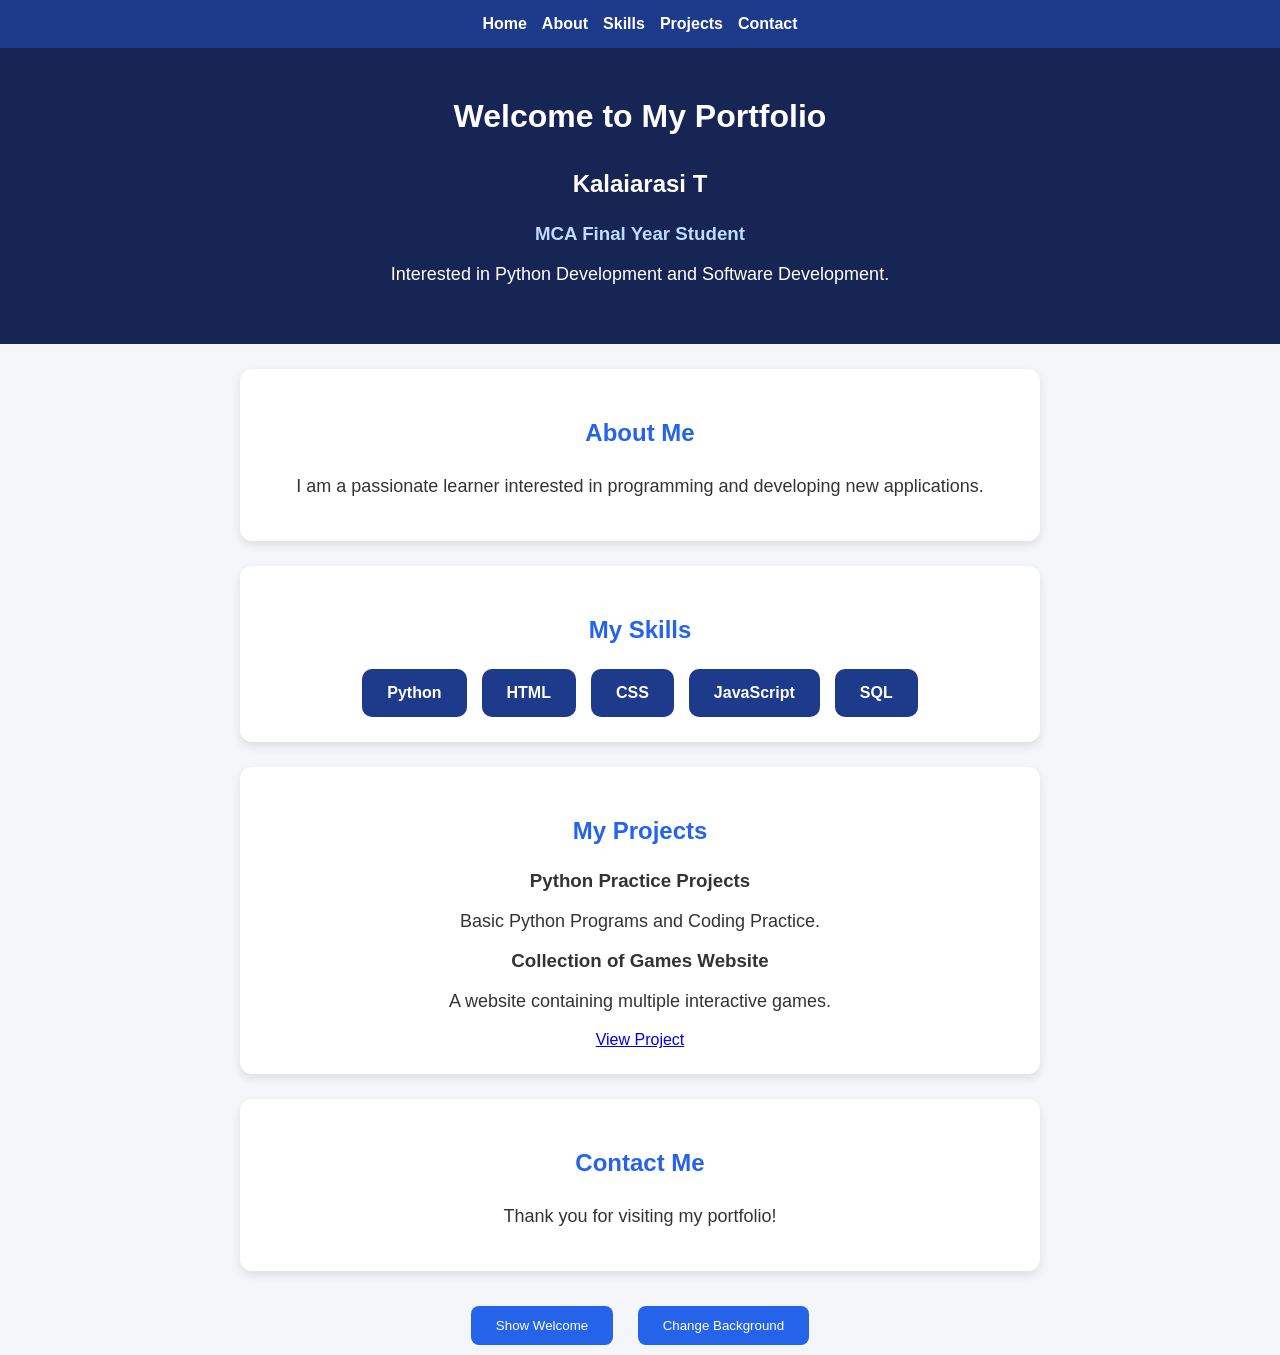
==== index.html @ 11adcd74 "Update portfolio homepage Added project cards for Python practice projects and games." ====
<!DOCTYPE html>
<html>
<head>
    <title>Kalaiarasi Portfolio</title>
    <link rel="stylesheet" href="style.css">
</head>
<body>
    <nav>
    <a href="#home">Home</a>
    <a href="#about">About</a>
    <a href="#skills">Skills</a>
    <a href="#projects">Projects</a>
    <a href="#contact">Contact</a>
    </nav>
    
<header id="home">
    <h1>Welcome to My Portfolio</h1>

    <h2>Kalaiarasi T</h2>
          <h3>MCA Final Year Student</h3>
        <p>Interested in Python Development and Software Development.</p>
    </header>
        <section id="about">
        <h2>About Me</h2>
        <p>I am a passionate learner interested in programming
        and developing new applications.</p>
        </section>
        <section id="skills">
              <h2>My Skills</h2>
            <div class="skills-container">
    <div class="skill">Python</div>
    <div class="skill">HTML</div>
    <div class="skill">CSS</div>
    <div class="skill">JavaScript</div>
    <div class="skill">SQL</div>
</div>
    </section>
        <section id="projects">
    <h2>My Projects</h2>

    <div class="project-container">

        <div class="project-card">
            <h3>Python Practice Projects</h3>
            <p>Basic Python Programs and Coding Practice.</p>
        </div>

        <div class="project-card">
            <h3>Collection of Games Website</h3>
            <p>A website containing multiple interactive games.</p>
            <a href="#" target="_blank">View Project</a>
        </div>

        
    </section>    
    <section id="contact">
         <h2>Contact Me</h2>
        <p>Thank you for visiting my portfolio!</p>
    </section>
    <button onclick="showMessage()">Show Welcome</button>
    <button onclick="changeColor()">Change Background</button>
    <script src="script.js"></script>
</body>
</html>
---- style.css ----
* {
    margin: 0;
    padding: 0;
    box-sizing: border-box;
}

body {
    font-family: Arial, sans-serif;
    background-color: #f4f6f9;
    color: #333;
    text-align: center;
}

h1 {
    background-color: #172554;
    color: white;
    padding: 30px;
}

h2 {
    color: #2563eb;
    margin: 25px;
}

p {
    font-size: 18px;
    margin: 15px;
    line-height: 1.6;
}
header {
    background-color: #172554;
    color: white;
    padding: 40px 20px;
}

header h1 {
    background: none;
    padding: 10px;
}

header h2 {
    color: white;
}

header h3 {
    margin: 15px;
    color: #bfdbfe;
}

section {
    background-color: white;
    margin: 25px auto;
    padding: 25px;
    width: 85%;
    max-width: 800px;
    border-radius: 12px;
    box-shadow: 0 4px 10px rgba(0,0,0,0.1);
}

button {
    background-color: #2563eb;
    color: white;
    padding: 12px 25px;
    border: none;
    border-radius: 8px;
    margin: 10px;
    cursor: pointer;
}

button:hover {
    background-color: #172554;
}
@media (max-width: 600px) {

    section {
        width: 92%;
        padding: 18px;
    }

    h1 {
        font-size: 24px;
    }

    p {
        font-size: 16px;
    }

    button {
        padding: 12px 18px;
    }

}
nav {
    background-color: #1e3a8a;
    padding: 15px;
    display: flex;
    justify-content: center;
    flex-wrap: wrap;
    gap: 15px;
}

nav a {
    color: white;
    text-decoration: none;
    font-weight: bold;
}

nav a:hover {
    color: #bfdbfe;
}
.skills-container {
    display: flex;
    justify-content: center;
    flex-wrap: wrap;
    gap: 15px;
}

.skill {
    background-color: #1e3a8a;
    color: white;
    padding: 15px 25px;
    border-radius: 10px;
    font-weight: bold;
}

.skill:hover {
    background-color: #2563eb;
    transform: scale(1.05);
}
html {
    scroll-behavior: smooth;
}

section {
    scroll-margin-top: 30px;
}
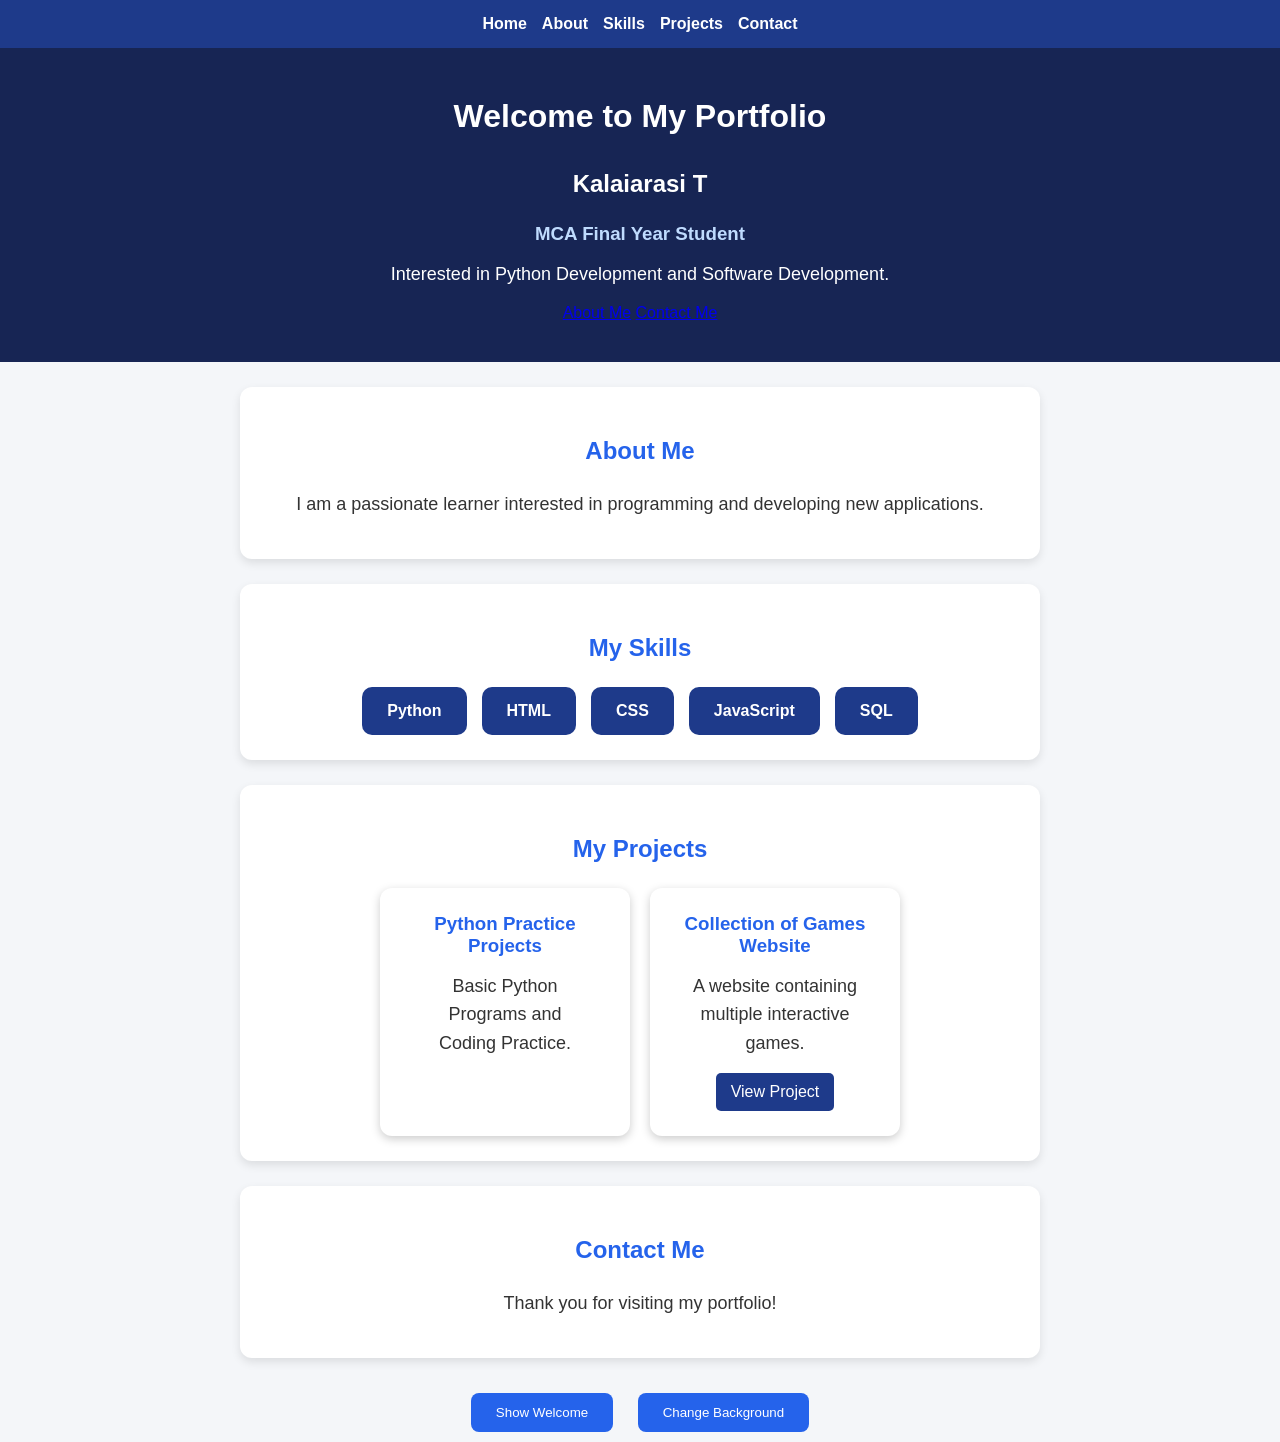
==== commit 7f49e12a: "Update portfolio homepage" ====
--- a/index.html
+++ b/index.html
@@ -20,6 +20,12 @@
     <h2>Kalaiarasi T</h2>
           <h3>MCA Final Year Student</h3>
         <p>Interested in Python Development and Software Development.</p>
+    
+<div class="home-buttons">
+    <a href="#about">About Me</a>
+    <a href="#contact">Contact Me</a>
+</div>
+
     </header>
         <section id="about">
         <h2>About Me</h2>
--- a/style.css
+++ b/style.css
@@ -134,3 +134,38 @@
 section {
     scroll-margin-top: 30px;
 }
+.project-container {
+    display: flex;
+    justify-content: center;
+    flex-wrap: wrap;
+    gap: 20px;
+}
+
+.project-card {
+    background-color: white;
+    padding: 25px;
+    width: 250px;
+    border-radius: 12px;
+    box-shadow: 0 3px 10px #cccccc;
+}
+
+.project-card h3 {
+    color: #2563eb;
+}
+
+.project-card a {
+    display: inline-block;
+    background-color: #1e3a8a;
+    color: white;
+    padding: 10px 15px;
+    text-decoration: none;
+    border-radius: 5px;
+}
+nav {
+    position: sticky;
+    top: 0;
+    background-color: #1e3a8a;
+    padding: 15px;
+    text-align: center;
+    z-index: 1000;
+}
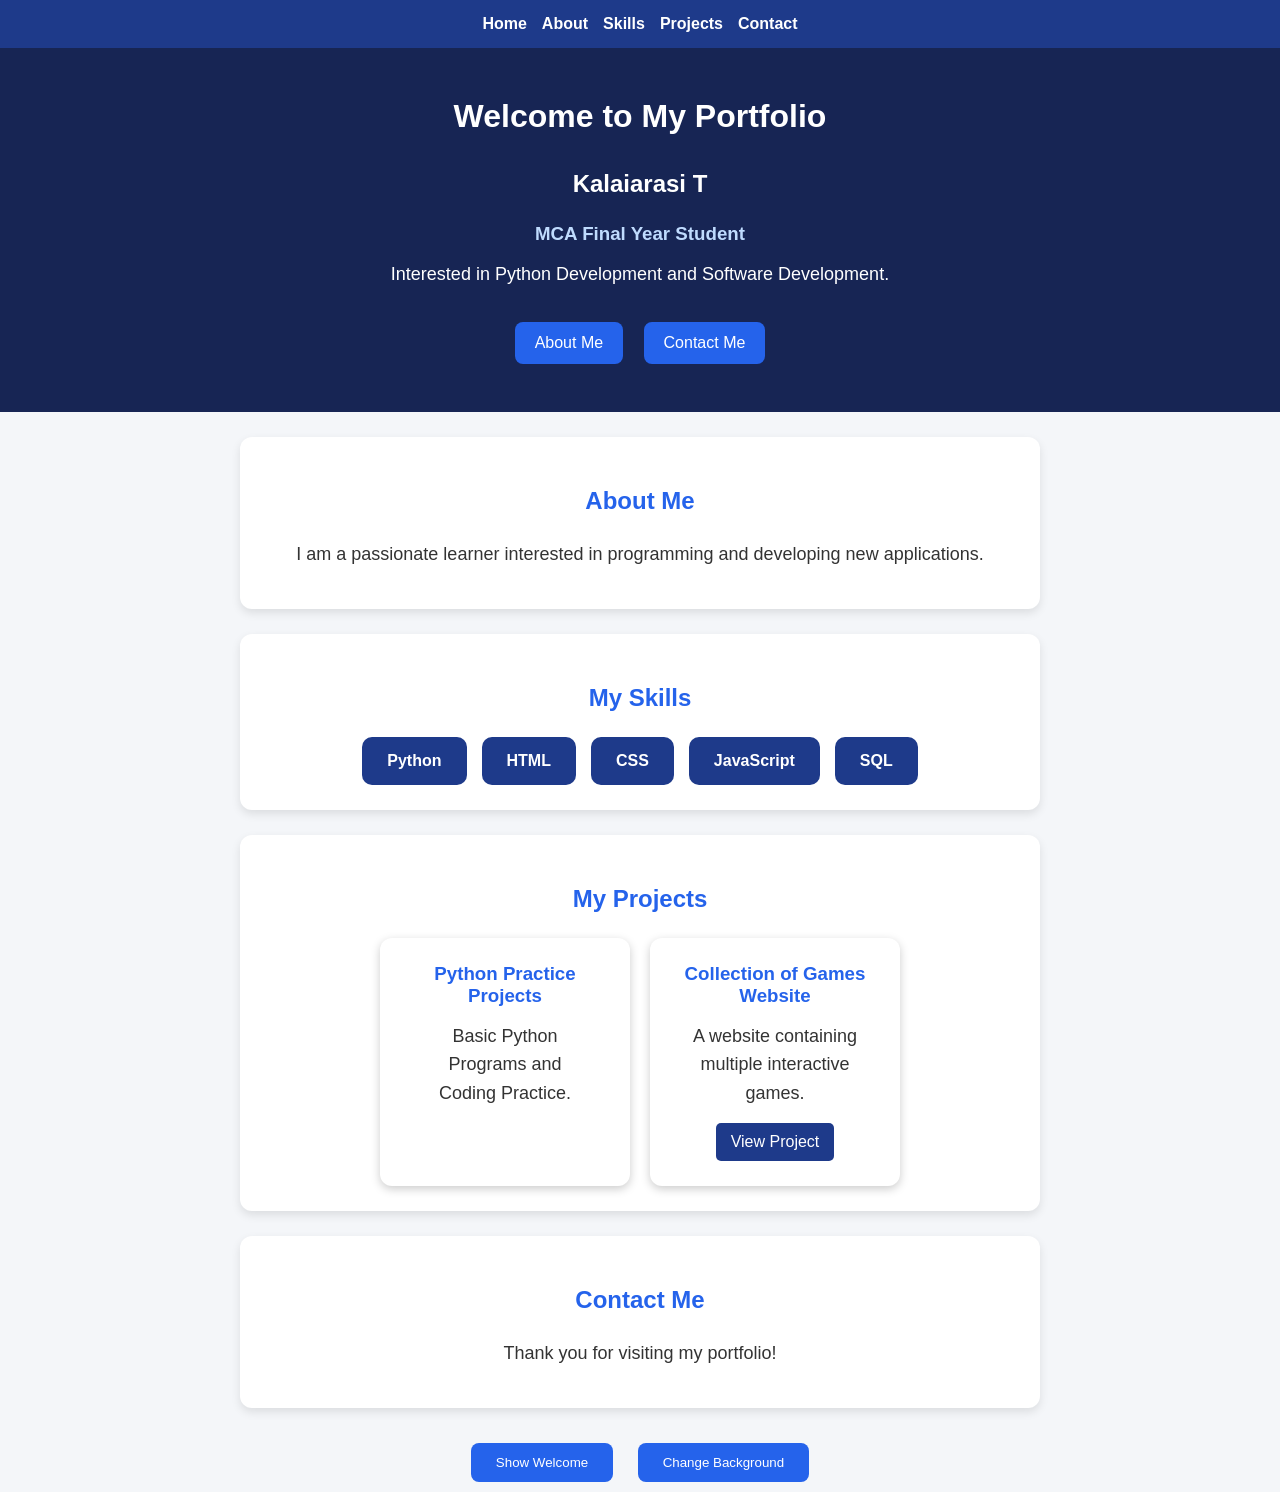
==== commit 2bf5d469: "Update portfolio homepage Reorganize project cards and fix section closing." ====
--- a/index.html
+++ b/index.html
@@ -51,15 +51,14 @@
             <h3>Python Practice Projects</h3>
             <p>Basic Python Programs and Coding Practice.</p>
         </div>
-
-        <div class="project-card">
+                <div class="project-card">
             <h3>Collection of Games Website</h3>
             <p>A website containing multiple interactive games.</p>
             <a href="#" target="_blank">View Project</a>
         </div>
 
-        
-    </section>    
+    </div>  <!-- project-container closing -->
+        </section>
     <section id="contact">
          <h2>Contact Me</h2>
         <p>Thank you for visiting my portfolio!</p>
--- a/style.css
+++ b/style.css
@@ -169,3 +169,20 @@
     text-align: center;
     z-index: 1000;
 }
+.home-buttons {
+    margin-top: 25px;
+}
+
+.home-buttons a {
+    display: inline-block;
+    background-color: #2563eb;
+    color: white;
+    padding: 12px 20px;
+    margin: 8px;
+    text-decoration: none;
+    border-radius: 8px;
+}
+
+.home-buttons a:hover {
+    background-color: #1e3a8a;
+}
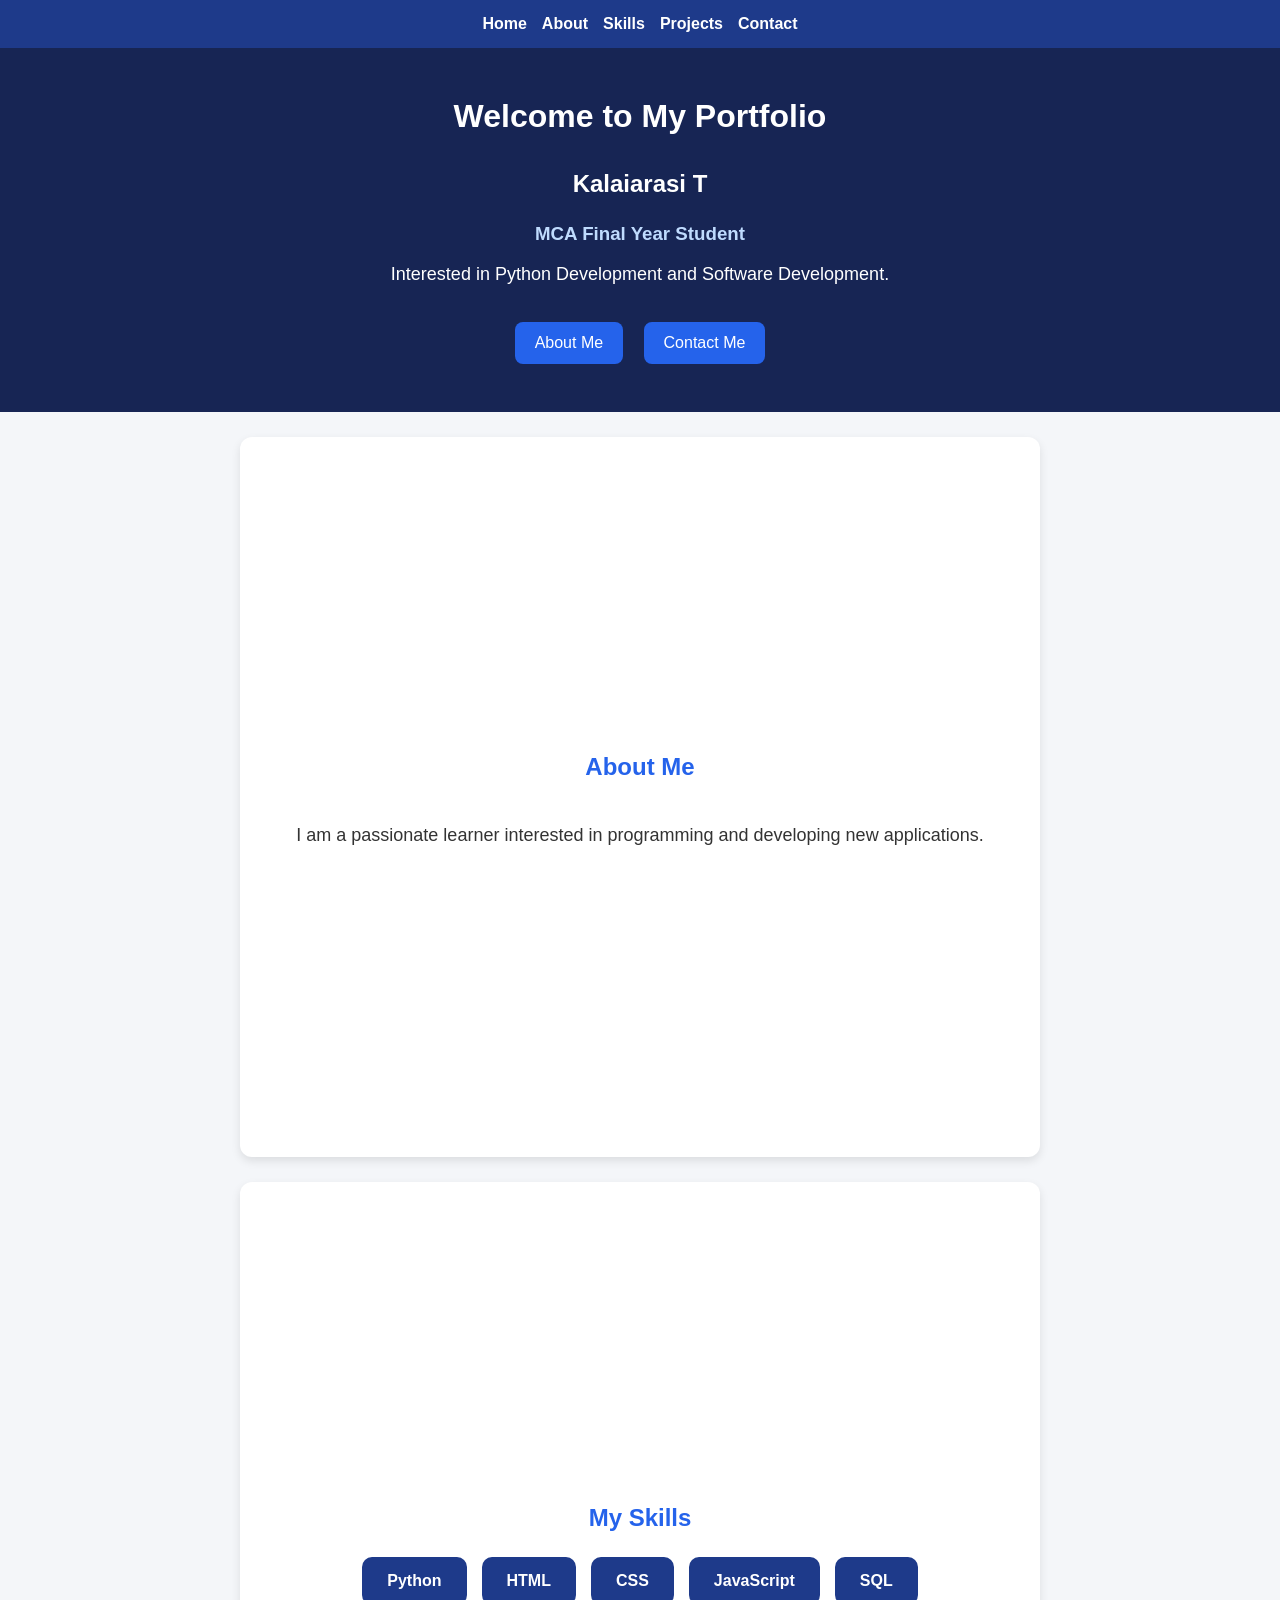
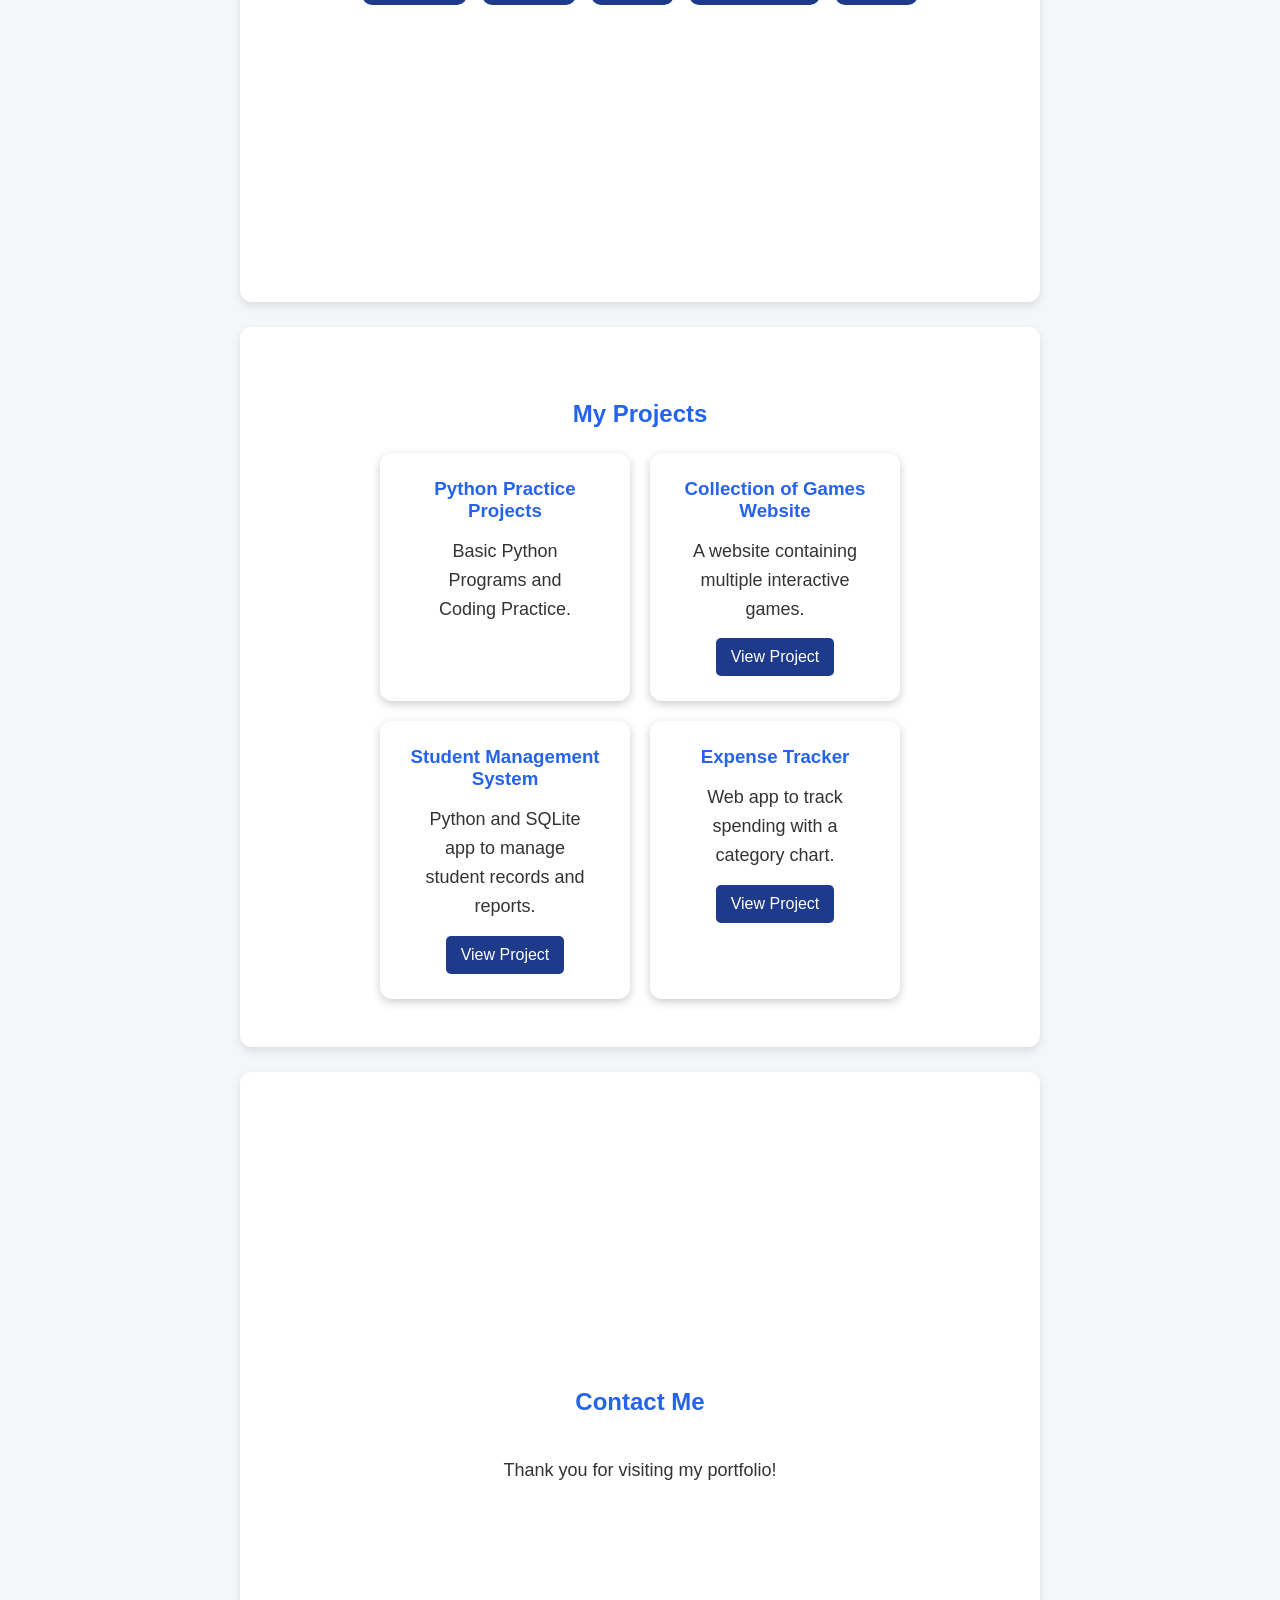
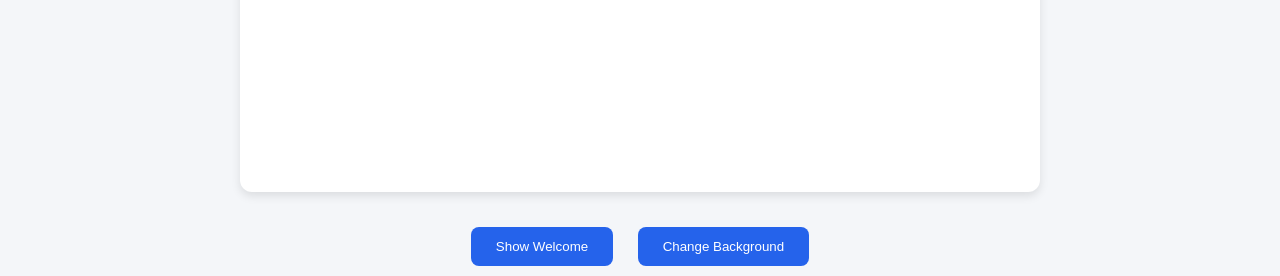
==== commit 8700b645: "Update portfolio homepage" ====
--- a/index.html
+++ b/index.html
@@ -54,8 +54,19 @@
                 <div class="project-card">
             <h3>Collection of Games Website</h3>
             <p>A website containing multiple interactive games.</p>
-            <a href="#" target="_blank">View Project</a>
+            <a href="games.html">View Project</a>
         </div>
+        <div class="project-card">
+    <h3>Student Management System</h3>
+    <p>Python and SQLite app to manage student records and reports.</p>
+    <a href="https://github.com/kalaiarasi-tamilselvan/Kalaiarasi-Portfolio/blob/main/student_management.py" target="_blank">View Project</a>
+</div>
+
+<div class="project-card">
+    <h3>Expense Tracker</h3>
+    <p>Web app to track spending with a category chart.</p>
+    <a href="expense-tracker.html">View Project</a>
+</div>
 
     </div>  <!-- project-container closing -->
         </section>
--- a/style.css
+++ b/style.css
@@ -186,3 +186,21 @@
 .home-buttons a:hover {
     background-color: #1e3a8a;
 }
+nav {
+    position: sticky;
+    top: 0;
+    z-index: 1000;
+}
+
+section {
+    scroll-margin-top: 80px;
+}
+header {
+    scroll-margin-top: 0;
+}
+section {
+    min-height: 80vh;
+    display: flex;
+    flex-direction: column;
+    justify-content: center;
+}
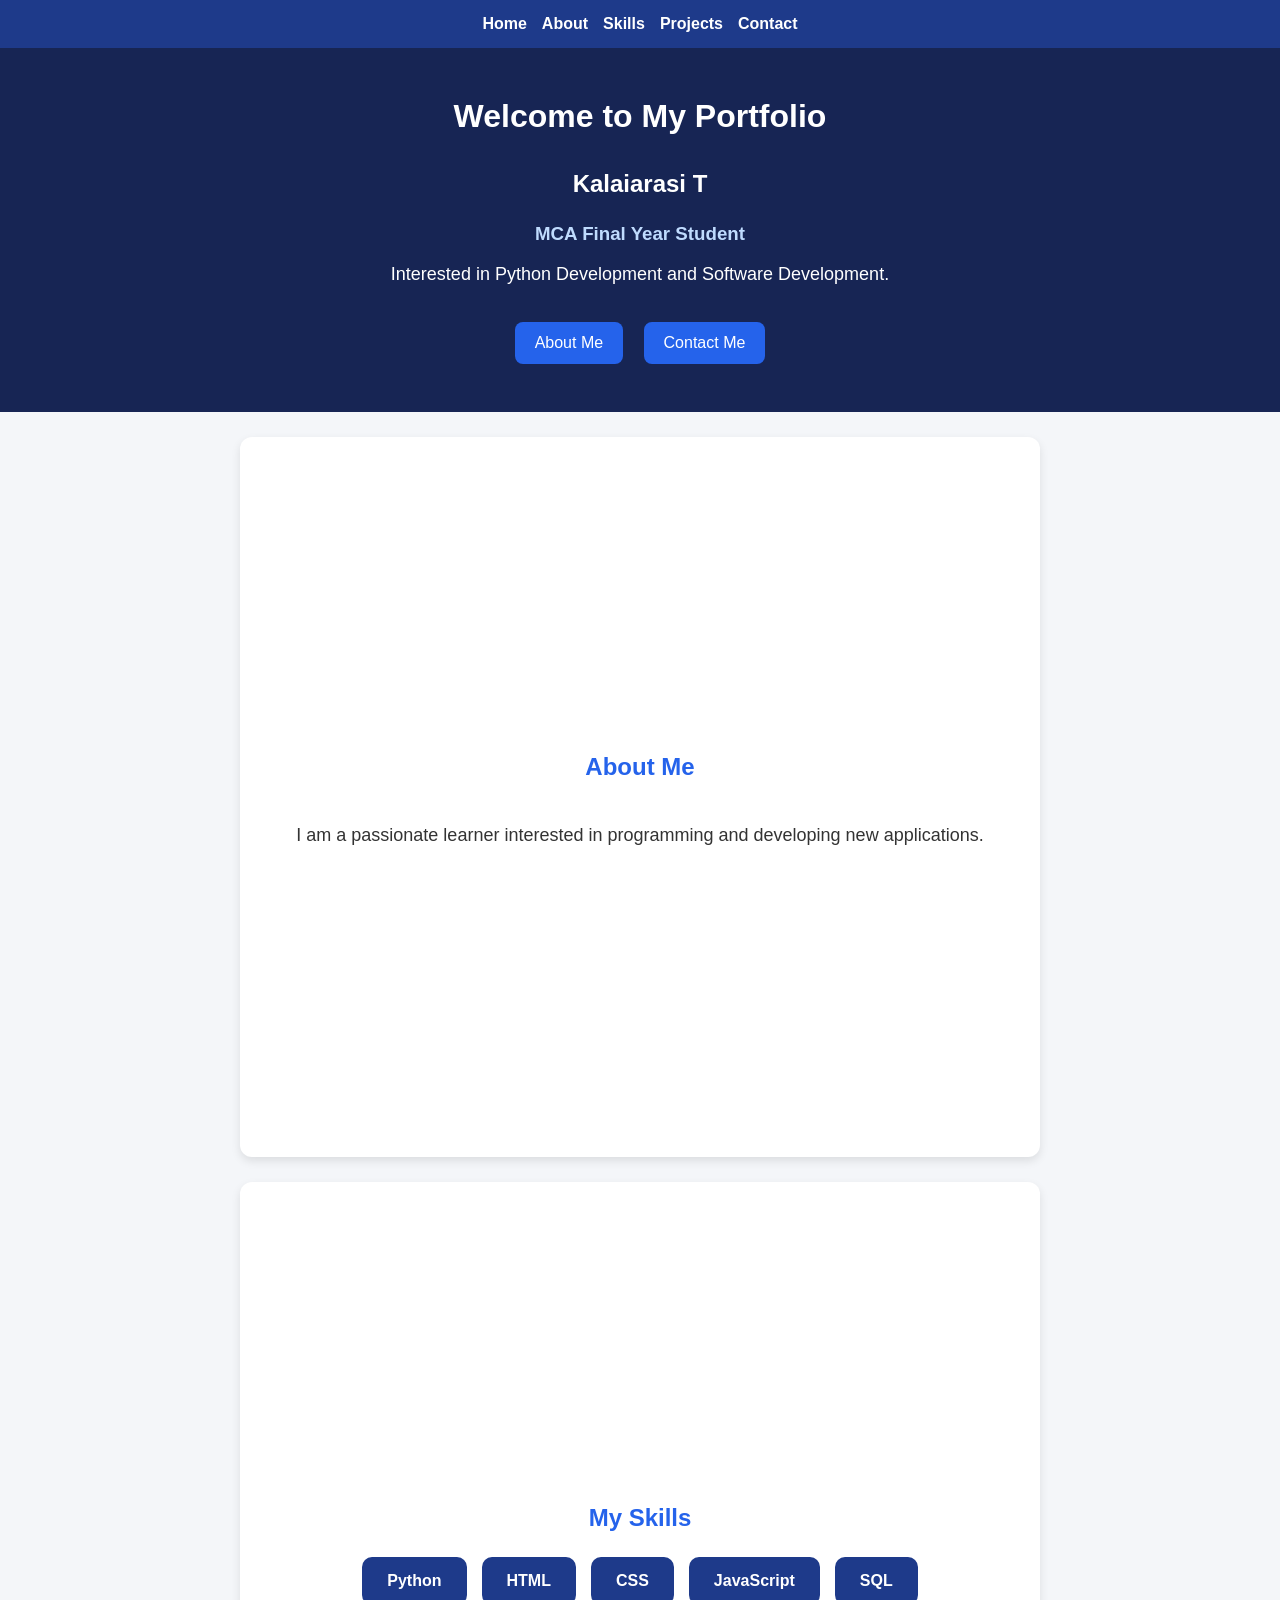
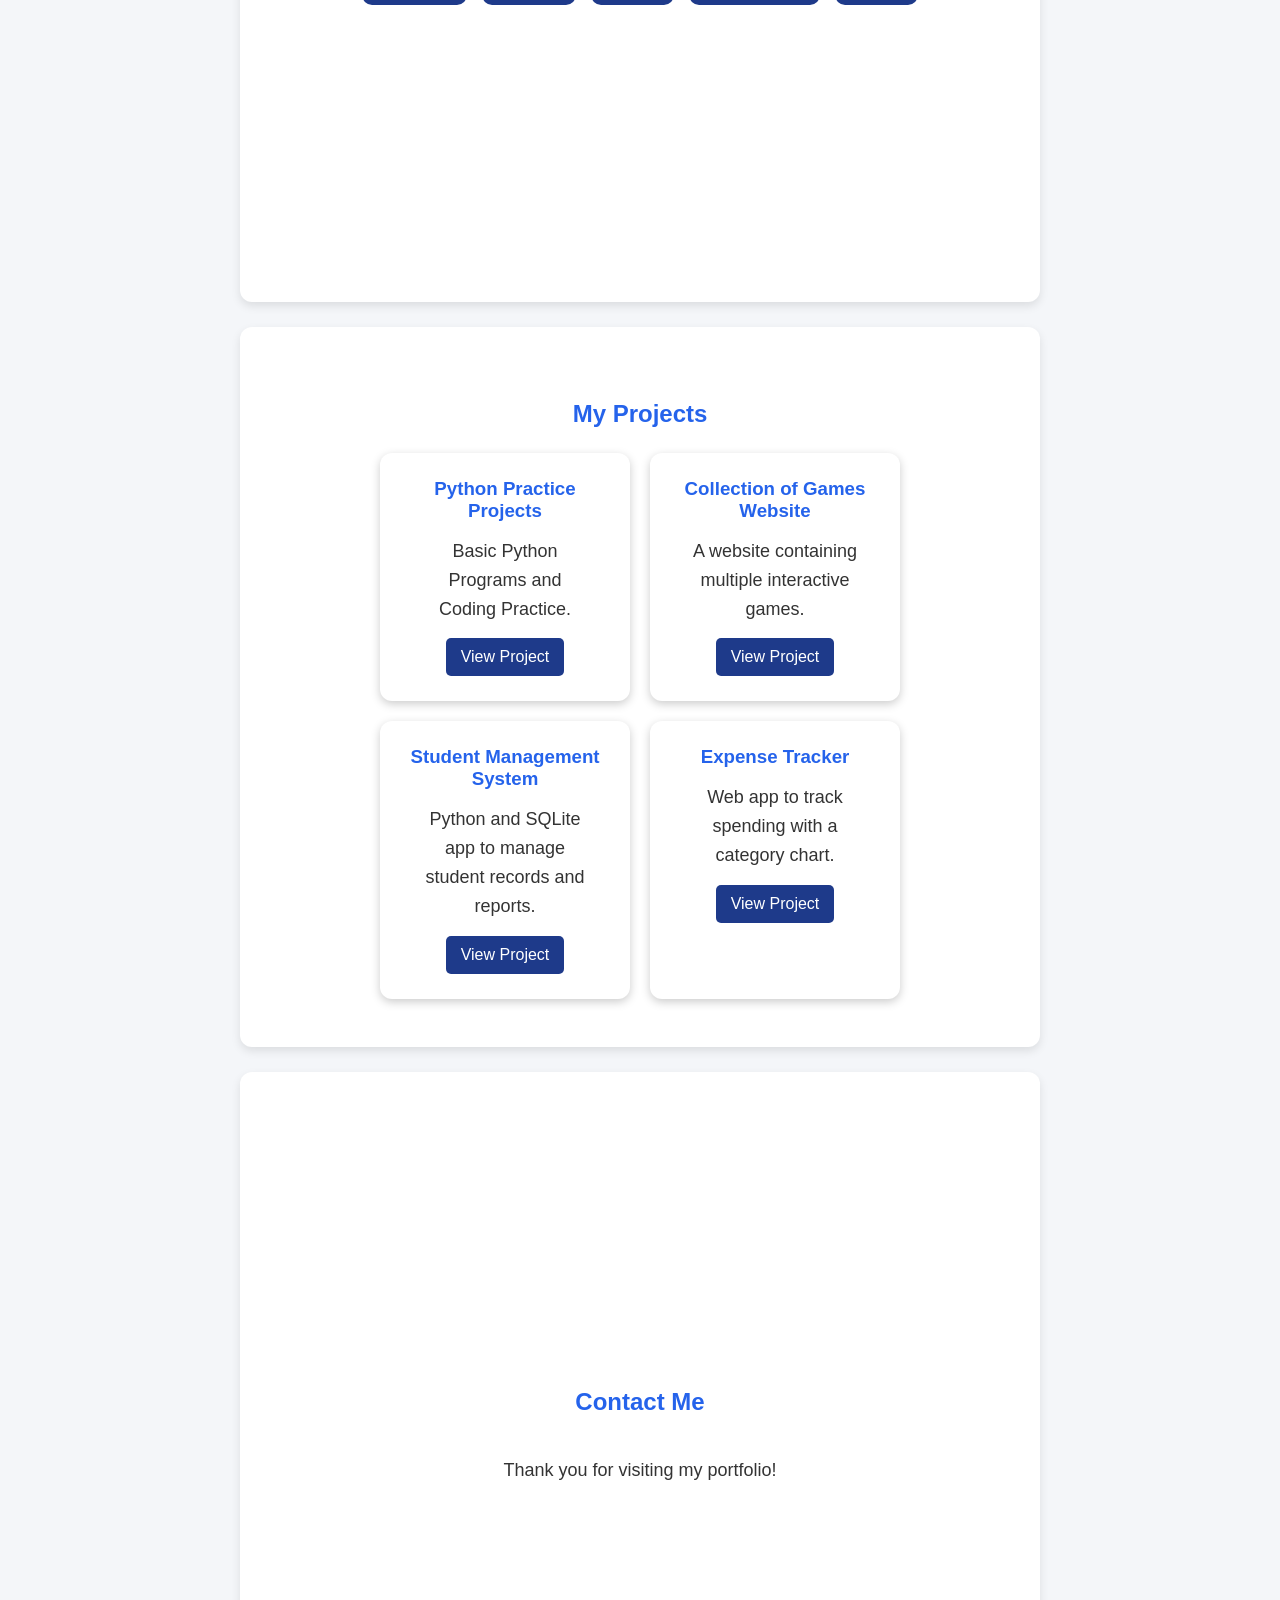
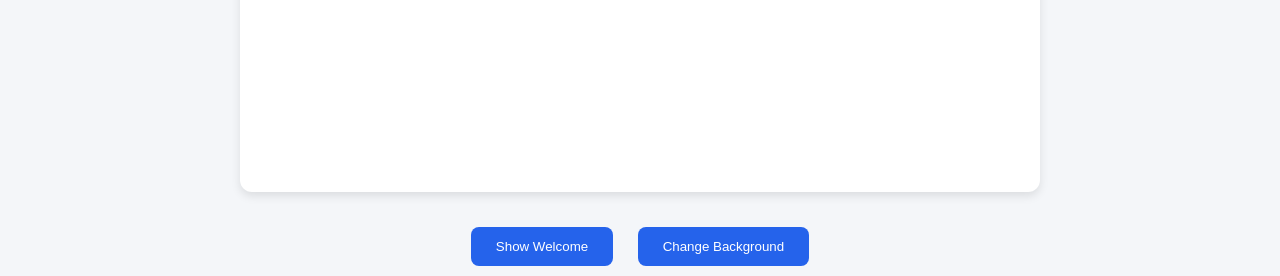
==== commit 8c895688: "Update portfolio homepage" ====
--- a/index.html
+++ b/index.html
@@ -50,6 +50,7 @@
         <div class="project-card">
             <h3>Python Practice Projects</h3>
             <p>Basic Python Programs and Coding Practice.</p>
+            <a href="https://github.com/kalaiarasi-tamilselvan/Kalaiarasi-Portfolio/blob/main/python_practice.py" target="_blank">View Project</a>
         </div>
                 <div class="project-card">
             <h3>Collection of Games Website</h3>
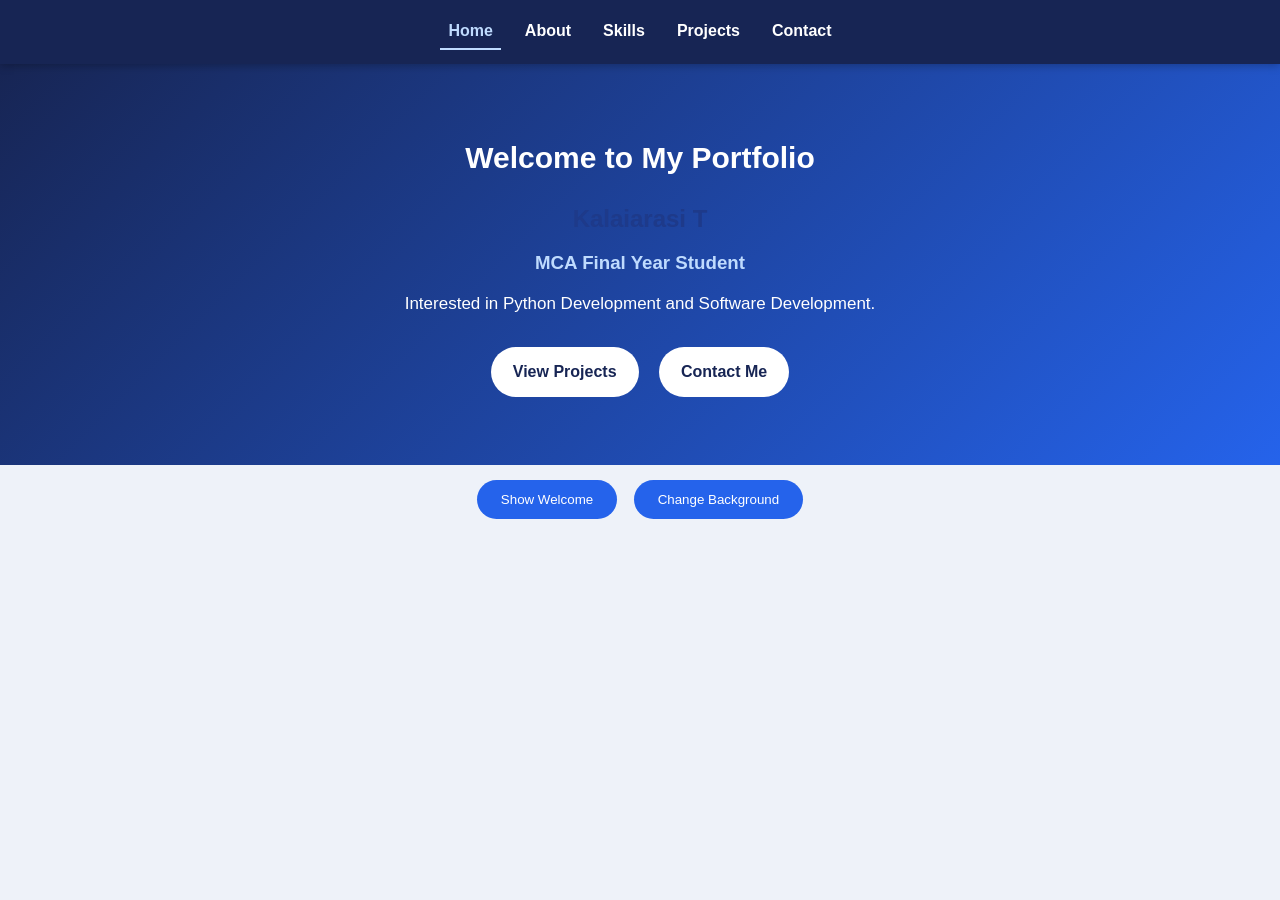
==== commit 06a7b9d2: "Update portfolio homepage" ====
--- a/index.html
+++ b/index.html
@@ -1,82 +1,33 @@
-
 <!DOCTYPE html>
-<html>
+<html lang="en">
 <head>
-    <title>Kalaiarasi Portfolio</title>
-    <link rel="stylesheet" href="style.css">
+<meta charset="UTF-8">
+<meta name="viewport" content="width=device-width, initial-scale=1">
+<title>Kalaiarasi Portfolio</title>
+<link rel="stylesheet" href="style.css">
 </head>
 <body>
-    <nav>
-    <a href="#home">Home</a>
-    <a href="#about">About</a>
-    <a href="#skills">Skills</a>
-    <a href="#projects">Projects</a>
-    <a href="#contact">Contact</a>
-    </nav>
-    
-<header id="home">
-    <h1>Welcome to My Portfolio</h1>
+<nav>
+  <a class="active" href="index.html">Home</a>
+  <a href="about.html">About</a>
+  <a href="skills.html">Skills</a>
+  <a href="projects.html">Projects</a>
+  <a href="contact.html">Contact</a>
+</nav>
 
-    <h2>Kalaiarasi T</h2>
-          <h3>MCA Final Year Student</h3>
-        <p>Interested in Python Development and Software Development.</p>
-    
-<div class="home-buttons">
-    <a href="#about">About Me</a>
-    <a href="#contact">Contact Me</a>
-</div>
+<header>
+  <h1>Welcome to My Portfolio</h1>
+  <h2>Kalaiarasi T</h2>
+  <h3>MCA Final Year Student</h3>
+  <p>Interested in Python Development and Software Development.</p>
+  <div class="home-buttons">
+    <a href="projects.html">View Projects</a>
+    <a href="contact.html">Contact Me</a>
+  </div>
+</header>
 
-    </header>
-        <section id="about">
-        <h2>About Me</h2>
-        <p>I am a passionate learner interested in programming
-        and developing new applications.</p>
-        </section>
-        <section id="skills">
-              <h2>My Skills</h2>
-            <div class="skills-container">
-    <div class="skill">Python</div>
-    <div class="skill">HTML</div>
-    <div class="skill">CSS</div>
-    <div class="skill">JavaScript</div>
-    <div class="skill">SQL</div>
-</div>
-    </section>
-        <section id="projects">
-    <h2>My Projects</h2>
-
-    <div class="project-container">
-
-        <div class="project-card">
-            <h3>Python Practice Projects</h3>
-            <p>Basic Python Programs and Coding Practice.</p>
-            <a href="https://github.com/kalaiarasi-tamilselvan/Kalaiarasi-Portfolio/blob/main/python_practice.py" target="_blank">View Project</a>
-        </div>
-                <div class="project-card">
-            <h3>Collection of Games Website</h3>
-            <p>A website containing multiple interactive games.</p>
-            <a href="games.html">View Project</a>
-        </div>
-        <div class="project-card">
-    <h3>Student Management System</h3>
-    <p>Python and SQLite app to manage student records and reports.</p>
-    <a href="https://github.com/kalaiarasi-tamilselvan/Kalaiarasi-Portfolio/blob/main/student_management.py" target="_blank">View Project</a>
-</div>
-
-<div class="project-card">
-    <h3>Expense Tracker</h3>
-    <p>Web app to track spending with a category chart.</p>
-    <a href="expense-tracker.html">View Project</a>
-</div>
-
-    </div>  <!-- project-container closing -->
-        </section>
-    <section id="contact">
-         <h2>Contact Me</h2>
-        <p>Thank you for visiting my portfolio!</p>
-    </section>
-    <button onclick="showMessage()">Show Welcome</button>
-    <button onclick="changeColor()">Change Background</button>
-    <script src="script.js"></script>
+<button onclick="showMessage()">Show Welcome</button>
+<button onclick="changeColor()">Change Background</button>
+<script src="script.js"></script>
 </body>
 </html>
--- a/style.css
+++ b/style.css
@@ -1,206 +1,38 @@
-* {
-    margin: 0;
-    padding: 0;
-    box-sizing: border-box;
-}
+* { margin: 0; padding: 0; box-sizing: border-box; }
+body { font-family: Arial, sans-serif; background: #eef2f9; color: #333; text-align: center; line-height: 1.6; }
 
-body {
-    font-family: Arial, sans-serif;
-    background-color: #f4f6f9;
-    color: #333;
-    text-align: center;
-}
+nav { position: sticky; top: 0; z-index: 1000; background: #172554; padding: 14px; display: flex; justify-content: center; flex-wrap: wrap; gap: 16px; box-shadow: 0 2px 8px rgba(0,0,0,0.25); }
+nav a { color: white; text-decoration: none; font-weight: bold; padding: 4px 8px; border-bottom: 2px solid transparent; }
+nav a:hover, nav a.active { color: #bfdbfe; border-bottom-color: #bfdbfe; }
 
-h1 {
-    background-color: #172554;
-    color: white;
-    padding: 30px;
-}
+header { background: linear-gradient(135deg, #172554, #2563eb); color: white; padding: 60px 20px; }
+header h1 { font-size: 30px; padding: 10px; }
+header h2 { font-size: 24px; margin: 8px 0; }
+header h3 { color: #bfdbfe; margin: 10px 0; }
+header p { font-size: 17px; margin: 12px auto; max-width: 500px; }
 
-h2 {
-    color: #2563eb;
-    margin: 25px;
-}
+.home-buttons { margin-top: 22px; }
+.home-buttons a { display: inline-block; background: white; color: #172554; font-weight: bold; padding: 12px 22px; margin: 8px; text-decoration: none; border-radius: 25px; }
+.home-buttons a:hover { background: #bfdbfe; }
 
-p {
-    font-size: 18px;
-    margin: 15px;
-    line-height: 1.6;
-}
-header {
-    background-color: #172554;
-    color: white;
-    padding: 40px 20px;
-}
+section { background: white; margin: 25px auto; padding: 30px 20px; width: 92%; max-width: 800px; border-radius: 14px; box-shadow: 0 4px 12px rgba(0,0,0,0.08); }
+h2 { color: #1e3a8a; margin-bottom: 16px; }
+section h2::after { content: ""; display: block; width: 60px; height: 4px; background: #2563eb; border-radius: 2px; margin: 8px auto 0; }
+p { font-size: 17px; margin: 10px; }
 
-header h1 {
-    background: none;
-    padding: 10px;
-}
+.skills-container, .project-container { display: flex; justify-content: center; flex-wrap: wrap; gap: 14px; }
+.skill { background: #1e3a8a; color: white; padding: 12px 22px; border-radius: 25px; font-weight: bold; }
+.skill:hover { background: #2563eb; }
 
-header h2 {
-    color: white;
-}
+.project-card { background: #f8faff; border: 1px solid #dbe5ff; border-top: 4px solid #2563eb; padding: 20px; width: 250px; border-radius: 12px; box-shadow: 0 3px 10px rgba(0,0,0,0.08); }
+.project-card h3 { color: #1e3a8a; margin-bottom: 6px; }
+.project-card p { font-size: 15px; }
+.project-card a, .contact-link { display: inline-block; background: #1e3a8a; color: white; padding: 10px 18px; margin: 8px 4px 0; text-decoration: none; border-radius: 20px; }
+.project-card a:hover, .contact-link:hover { background: #2563eb; }
 
-header h3 {
-    margin: 15px;
-    color: #bfdbfe;
-}
+button { background: #2563eb; color: white; padding: 12px 24px; border: none; border-radius: 25px; margin: 15px 6px 30px; cursor: pointer; }
+button:hover { background: #172554; }
 
-section {
-    background-color: white;
-    margin: 25px auto;
-    padding: 25px;
-    width: 85%;
-    max-width: 800px;
-    border-radius: 12px;
-    box-shadow: 0 4px 10px rgba(0,0,0,0.1);
-}
+footer { padding: 20px; color: #666; font-size: 14px; }
 
-button {
-    background-color: #2563eb;
-    color: white;
-    padding: 12px 25px;
-    border: none;
-    border-radius: 8px;
-    margin: 10px;
-    cursor: pointer;
-}
-
-button:hover {
-    background-color: #172554;
-}
-@media (max-width: 600px) {
-
-    section {
-        width: 92%;
-        padding: 18px;
-    }
-
-    h1 {
-        font-size: 24px;
-    }
-
-    p {
-        font-size: 16px;
-    }
-
-    button {
-        padding: 12px 18px;
-    }
-
-}
-nav {
-    background-color: #1e3a8a;
-    padding: 15px;
-    display: flex;
-    justify-content: center;
-    flex-wrap: wrap;
-    gap: 15px;
-}
-
-nav a {
-    color: white;
-    text-decoration: none;
-    font-weight: bold;
-}
-
-nav a:hover {
-    color: #bfdbfe;
-}
-.skills-container {
-    display: flex;
-    justify-content: center;
-    flex-wrap: wrap;
-    gap: 15px;
-}
-
-.skill {
-    background-color: #1e3a8a;
-    color: white;
-    padding: 15px 25px;
-    border-radius: 10px;
-    font-weight: bold;
-}
-
-.skill:hover {
-    background-color: #2563eb;
-    transform: scale(1.05);
-}
-html {
-    scroll-behavior: smooth;
-}
-
-section {
-    scroll-margin-top: 30px;
-}
-.project-container {
-    display: flex;
-    justify-content: center;
-    flex-wrap: wrap;
-    gap: 20px;
-}
-
-.project-card {
-    background-color: white;
-    padding: 25px;
-    width: 250px;
-    border-radius: 12px;
-    box-shadow: 0 3px 10px #cccccc;
-}
-
-.project-card h3 {
-    color: #2563eb;
-}
-
-.project-card a {
-    display: inline-block;
-    background-color: #1e3a8a;
-    color: white;
-    padding: 10px 15px;
-    text-decoration: none;
-    border-radius: 5px;
-}
-nav {
-    position: sticky;
-    top: 0;
-    background-color: #1e3a8a;
-    padding: 15px;
-    text-align: center;
-    z-index: 1000;
-}
-.home-buttons {
-    margin-top: 25px;
-}
-
-.home-buttons a {
-    display: inline-block;
-    background-color: #2563eb;
-    color: white;
-    padding: 12px 20px;
-    margin: 8px;
-    text-decoration: none;
-    border-radius: 8px;
-}
-
-.home-buttons a:hover {
-    background-color: #1e3a8a;
-}
-nav {
-    position: sticky;
-    top: 0;
-    z-index: 1000;
-}
-
-section {
-    scroll-margin-top: 80px;
-}
-header {
-    scroll-margin-top: 0;
-}
-section {
-    min-height: 80vh;
-    display: flex;
-    flex-direction: column;
-    justify-content: center;
-}
+@media (max-width: 600px) { header h1 { font-size: 24px; } header { padding: 40px 15px; } p { font-size: 16px; } }
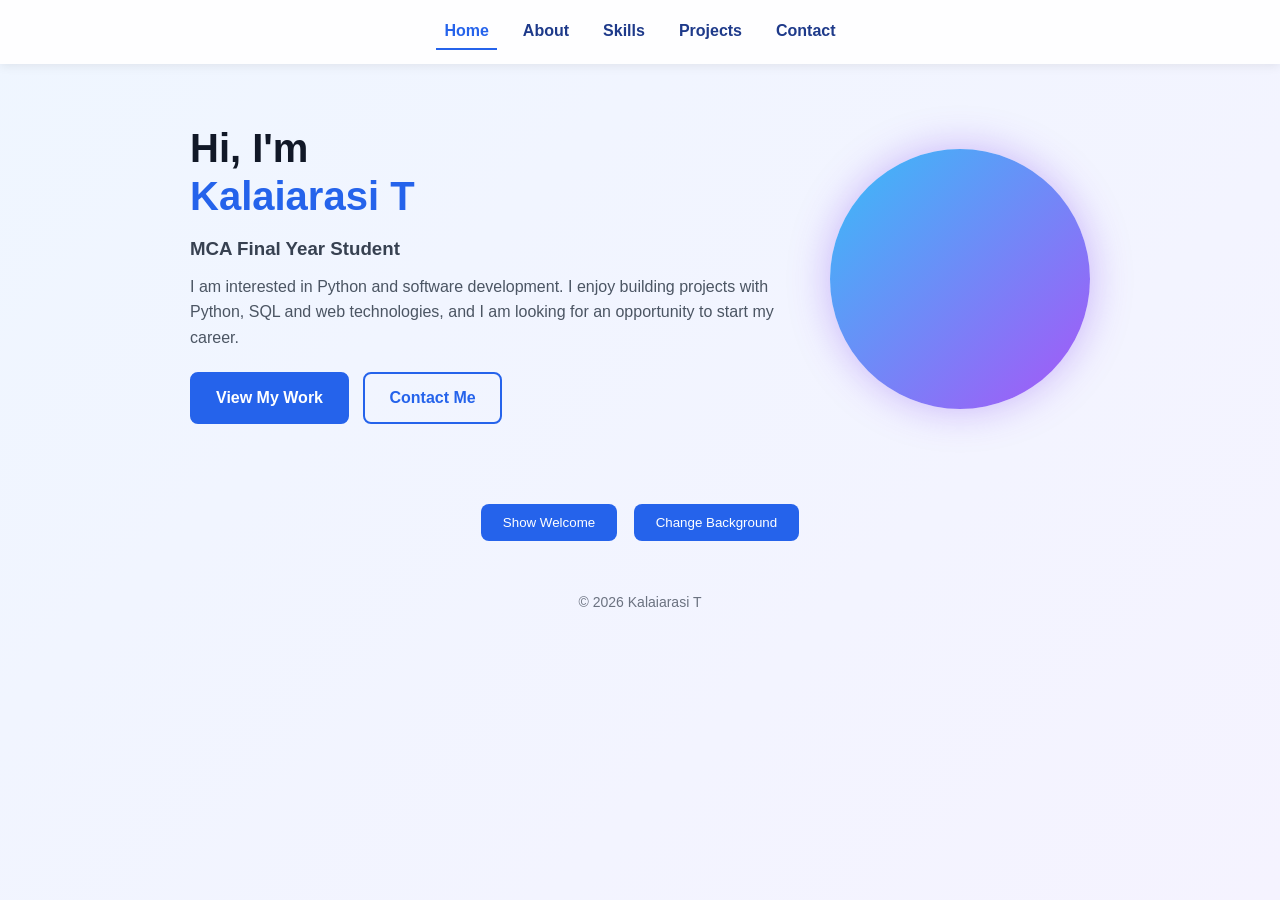
==== commit d3e07fee: "Update portfolio homepage" ====
--- a/index.html
+++ b/index.html
@@ -15,19 +15,25 @@
   <a href="contact.html">Contact</a>
 </nav>
 
-<header>
-  <h1>Welcome to My Portfolio</h1>
-  <h2>Kalaiarasi T</h2>
-  <h3>MCA Final Year Student</h3>
-  <p>Interested in Python Development and Software Development.</p>
-  <div class="home-buttons">
-    <a href="projects.html">View Projects</a>
-    <a href="contact.html">Contact Me</a>
+<main class="hero">
+  <div class="hero-text">
+    <h1>Hi, I'm <span>Kalaiarasi T</span></h1>
+    <h3>MCA Final Year Student</h3>
+    <p>I am interested in Python and software development. I enjoy building projects with Python, SQL and web technologies, and I am looking for an opportunity to start my career.</p>
+    <a class="btn-fill" href="projects.html">View My Work</a>
+    <a class="btn-outline" href="contact.html">Contact Me</a>
   </div>
-</header>
+  <div class="hero-img">
+    <img src="profile.jpg" alt="Kalaiarasi T" onerror="this.style.display='none'">
+  </div>
+</main>
 
-<button onclick="showMessage()">Show Welcome</button>
-<button onclick="changeColor()">Change Background</button>
+<div class="extra">
+  <button onclick="showMessage()">Show Welcome</button>
+  <button onclick="changeColor()">Change Background</button>
+</div>
+
+<footer>&copy; 2026 Kalaiarasi T</footer>
 <script src="script.js"></script>
 </body>
 </html>
--- a/style.css
+++ b/style.css
@@ -1,38 +1,107 @@
 * { margin: 0; padding: 0; box-sizing: border-box; }
-body { font-family: Arial, sans-serif; background: #eef2f9; color: #333; text-align: center; line-height: 1.6; }
+html { scroll-behavior: smooth; }
+body {
+    font-family: Arial, sans-serif;
+    background: linear-gradient(135deg, #eff6ff, #f5f3ff);
+    background-attachment: fixed;
+    color: #1f2937;
+    line-height: 1.6;
+    min-height: 100vh;
+}
 
-nav { position: sticky; top: 0; z-index: 1000; background: #172554; padding: 14px; display: flex; justify-content: center; flex-wrap: wrap; gap: 16px; box-shadow: 0 2px 8px rgba(0,0,0,0.25); }
-nav a { color: white; text-decoration: none; font-weight: bold; padding: 4px 8px; border-bottom: 2px solid transparent; }
-nav a:hover, nav a.active { color: #bfdbfe; border-bottom-color: #bfdbfe; }
+/* Navigation */
+nav {
+    position: sticky; top: 0; z-index: 1000;
+    background: rgba(255,255,255,0.92);
+    padding: 14px;
+    display: flex; justify-content: center; flex-wrap: wrap; gap: 18px;
+    box-shadow: 0 2px 10px rgba(0,0,0,0.08);
+}
+nav a {
+    color: #1e3a8a; text-decoration: none; font-weight: bold;
+    padding: 4px 8px; border-bottom: 2px solid transparent;
+}
+nav a:hover, nav a.active { color: #2563eb; border-bottom-color: #2563eb; }
 
-header { background: linear-gradient(135deg, #172554, #2563eb); color: white; padding: 60px 20px; }
-header h1 { font-size: 30px; padding: 10px; }
-header h2 { font-size: 24px; margin: 8px 0; }
-header h3 { color: #bfdbfe; margin: 10px 0; }
-header p { font-size: 17px; margin: 12px auto; max-width: 500px; }
+/* Hero (home) */
+.hero {
+    max-width: 950px; margin: 0 auto; padding: 60px 25px;
+    display: flex; align-items: center; justify-content: space-between; gap: 40px;
+}
+.hero-text { flex: 1; text-align: left; }
+.hero-text h1 { font-size: 40px; color: #111827; line-height: 1.2; }
+.hero-text h1 span { display: block; color: #2563eb; }
+.hero-text h3 { margin: 14px 0 10px; color: #374151; }
+.hero-text p { color: #4b5563; font-size: 16px; margin-bottom: 22px; }
+.btn-fill, .btn-outline {
+    display: inline-block; padding: 11px 24px; margin: 0 10px 10px 0;
+    border-radius: 8px; text-decoration: none; font-weight: bold; border: 2px solid #2563eb;
+}
+.btn-fill { background: #2563eb; color: white; }
+.btn-outline { background: transparent; color: #2563eb; }
+.btn-fill:hover { background: #1e3a8a; border-color: #1e3a8a; }
+.btn-outline:hover { background: #2563eb; color: white; }
 
-.home-buttons { margin-top: 22px; }
-.home-buttons a { display: inline-block; background: white; color: #172554; font-weight: bold; padding: 12px 22px; margin: 8px; text-decoration: none; border-radius: 25px; }
-.home-buttons a:hover { background: #bfdbfe; }
+.hero-img {
+    width: 260px; height: 260px; flex-shrink: 0; border-radius: 50%;
+    background: linear-gradient(135deg, #38bdf8, #a855f7);
+    box-shadow: 0 0 40px rgba(124,58,237,0.35);
+    overflow: hidden;
+}
+.hero-img img { width: 100%; height: 100%; object-fit: cover; display: block; }
 
-section { background: white; margin: 25px auto; padding: 30px 20px; width: 92%; max-width: 800px; border-radius: 14px; box-shadow: 0 4px 12px rgba(0,0,0,0.08); }
-h2 { color: #1e3a8a; margin-bottom: 16px; }
-section h2::after { content: ""; display: block; width: 60px; height: 4px; background: #2563eb; border-radius: 2px; margin: 8px auto 0; }
-p { font-size: 17px; margin: 10px; }
+/* Inner pages */
+section {
+    background: white; margin: 40px auto; padding: 30px 22px;
+    width: 92%; max-width: 800px; text-align: center;
+    border-radius: 16px; box-shadow: 0 6px 20px rgba(37,99,235,0.12);
+}
+section h2 { color: #1e3a8a; margin-bottom: 18px; font-size: 28px; }
+section h2::after {
+    content: ""; display: block; width: 60px; height: 4px;
+    background: linear-gradient(90deg, #38bdf8, #a855f7);
+    border-radius: 2px; margin: 8px auto 0;
+}
+section p { font-size: 17px; margin: 10px; }
 
-.skills-container, .project-container { display: flex; justify-content: center; flex-wrap: wrap; gap: 14px; }
-.skill { background: #1e3a8a; color: white; padding: 12px 22px; border-radius: 25px; font-weight: bold; }
-.skill:hover { background: #2563eb; }
+/* Skills */
+.skills-container, .project-container { display: flex; justify-content: center; flex-wrap: wrap; gap: 16px; }
+.skill { color: white; padding: 12px 24px; border-radius: 25px; font-weight: bold; }
+.skill:nth-child(1) { background: #2563eb; }
+.skill:nth-child(2) { background: #ea580c; }
+.skill:nth-child(3) { background: #7c3aed; }
+.skill:nth-child(4) { background: #ca8a04; }
+.skill:nth-child(5) { background: #059669; }
+.skill:hover { transform: scale(1.08); }
 
-.project-card { background: #f8faff; border: 1px solid #dbe5ff; border-top: 4px solid #2563eb; padding: 20px; width: 250px; border-radius: 12px; box-shadow: 0 3px 10px rgba(0,0,0,0.08); }
+/* Project cards */
+.project-card {
+    background: white; border: 1px solid #dbe5ff; border-top: 4px solid #2563eb;
+    padding: 22px; width: 250px; border-radius: 14px;
+    box-shadow: 0 4px 14px rgba(0,0,0,0.08); transition: 0.25s;
+}
+.project-card:hover { transform: translateY(-6px); box-shadow: 0 12px 25px rgba(124,58,237,0.25); }
 .project-card h3 { color: #1e3a8a; margin-bottom: 6px; }
 .project-card p { font-size: 15px; }
-.project-card a, .contact-link { display: inline-block; background: #1e3a8a; color: white; padding: 10px 18px; margin: 8px 4px 0; text-decoration: none; border-radius: 20px; }
-.project-card a:hover, .contact-link:hover { background: #2563eb; }
+.project-card a, .contact-link {
+    display: inline-block; background: #2563eb; color: white;
+    padding: 10px 20px; margin: 10px 4px 0; text-decoration: none; border-radius: 8px;
+}
+.project-card a:hover, .contact-link:hover { background: #1e3a8a; }
 
-button { background: #2563eb; color: white; padding: 12px 24px; border: none; border-radius: 25px; margin: 15px 6px 30px; cursor: pointer; }
-button:hover { background: #172554; }
+/* Buttons and footer */
+button {
+    background: #2563eb; color: white; padding: 11px 22px; border: none;
+    border-radius: 8px; margin: 10px 6px; cursor: pointer;
+}
+button:hover { background: #1e3a8a; }
+.extra { text-align: center; padding-bottom: 20px; }
+footer { text-align: center; padding: 20px; color: #6b7280; font-size: 14px; }
 
-footer { padding: 20px; color: #666; font-size: 14px; }
-
-@media (max-width: 600px) { header h1 { font-size: 24px; } header { padding: 40px 15px; } p { font-size: 16px; } }
+/* Mobile */
+@media (max-width: 700px) {
+    .hero { flex-direction: column-reverse; text-align: center; padding: 35px 20px; gap: 25px; }
+    .hero-text { text-align: center; }
+    .hero-text h1 { font-size: 32px; }
+    .hero-img { width: 210px; height: 210px; }
+}
